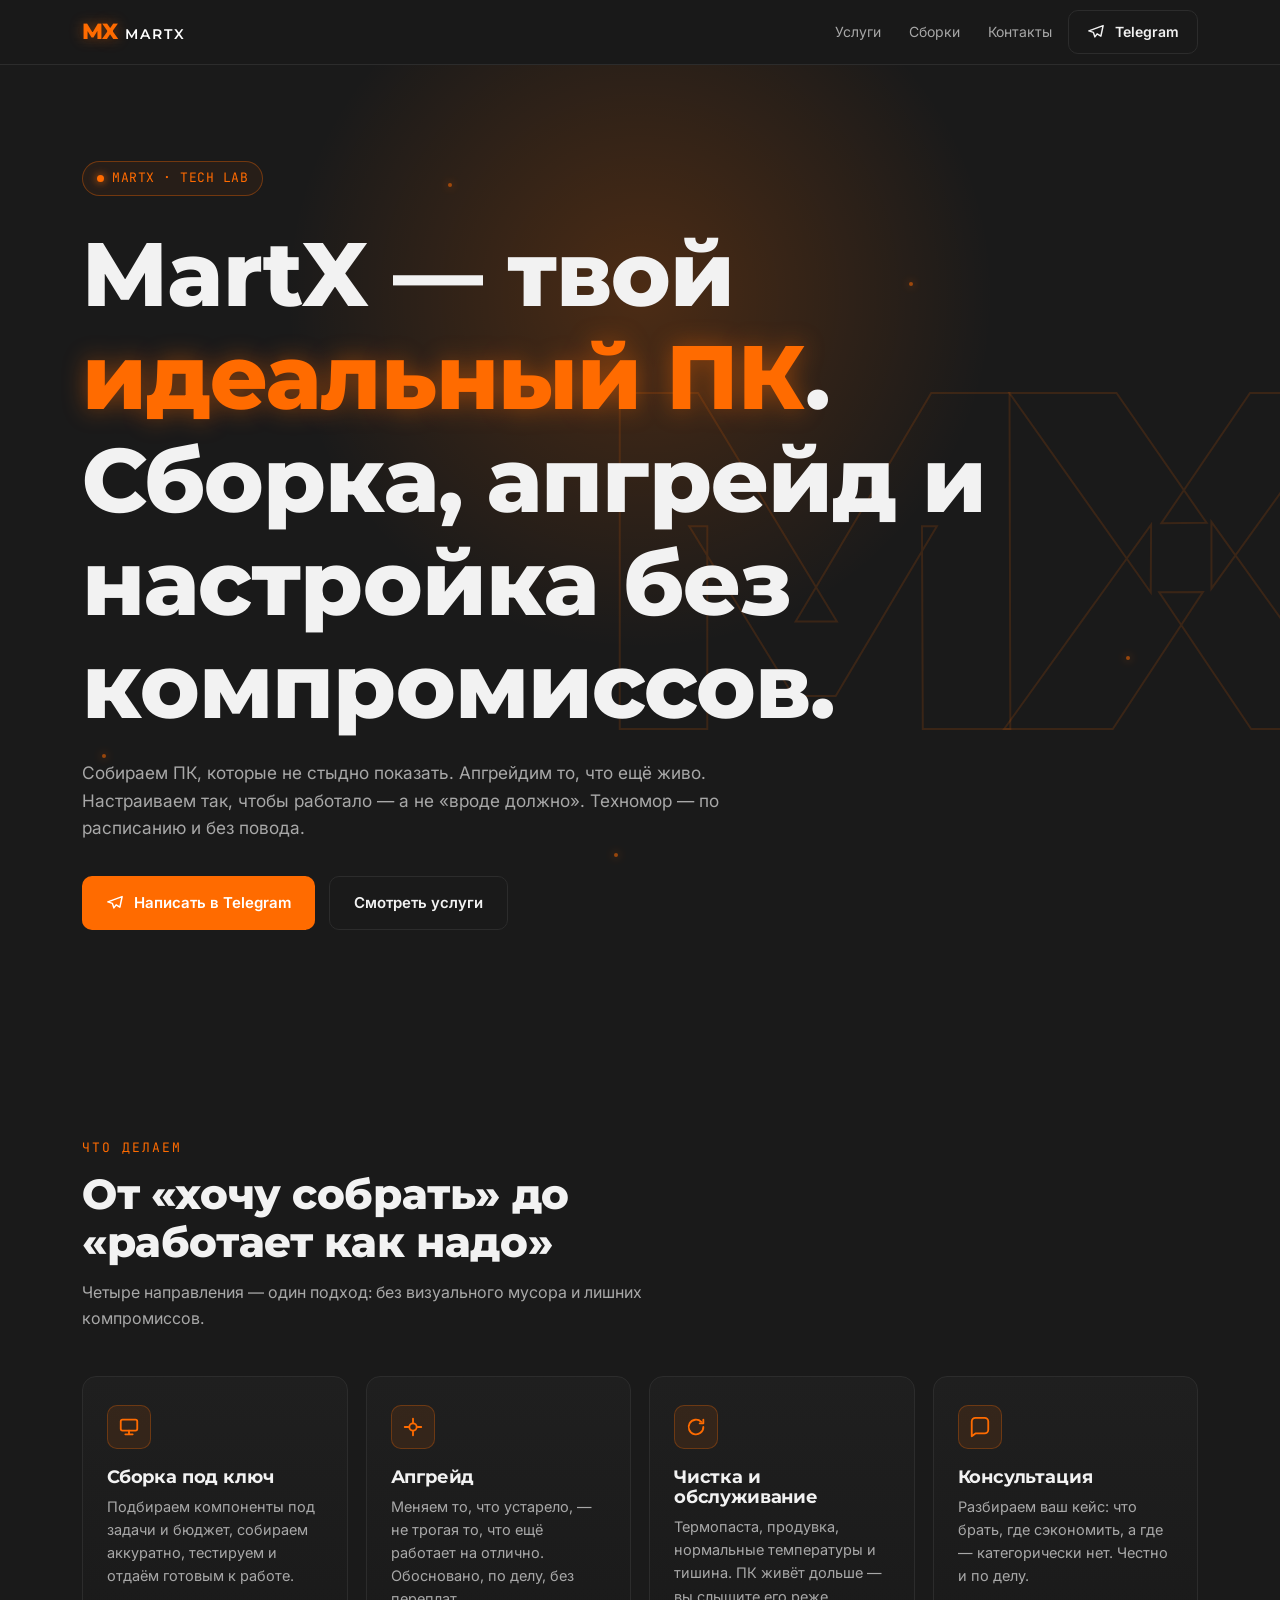
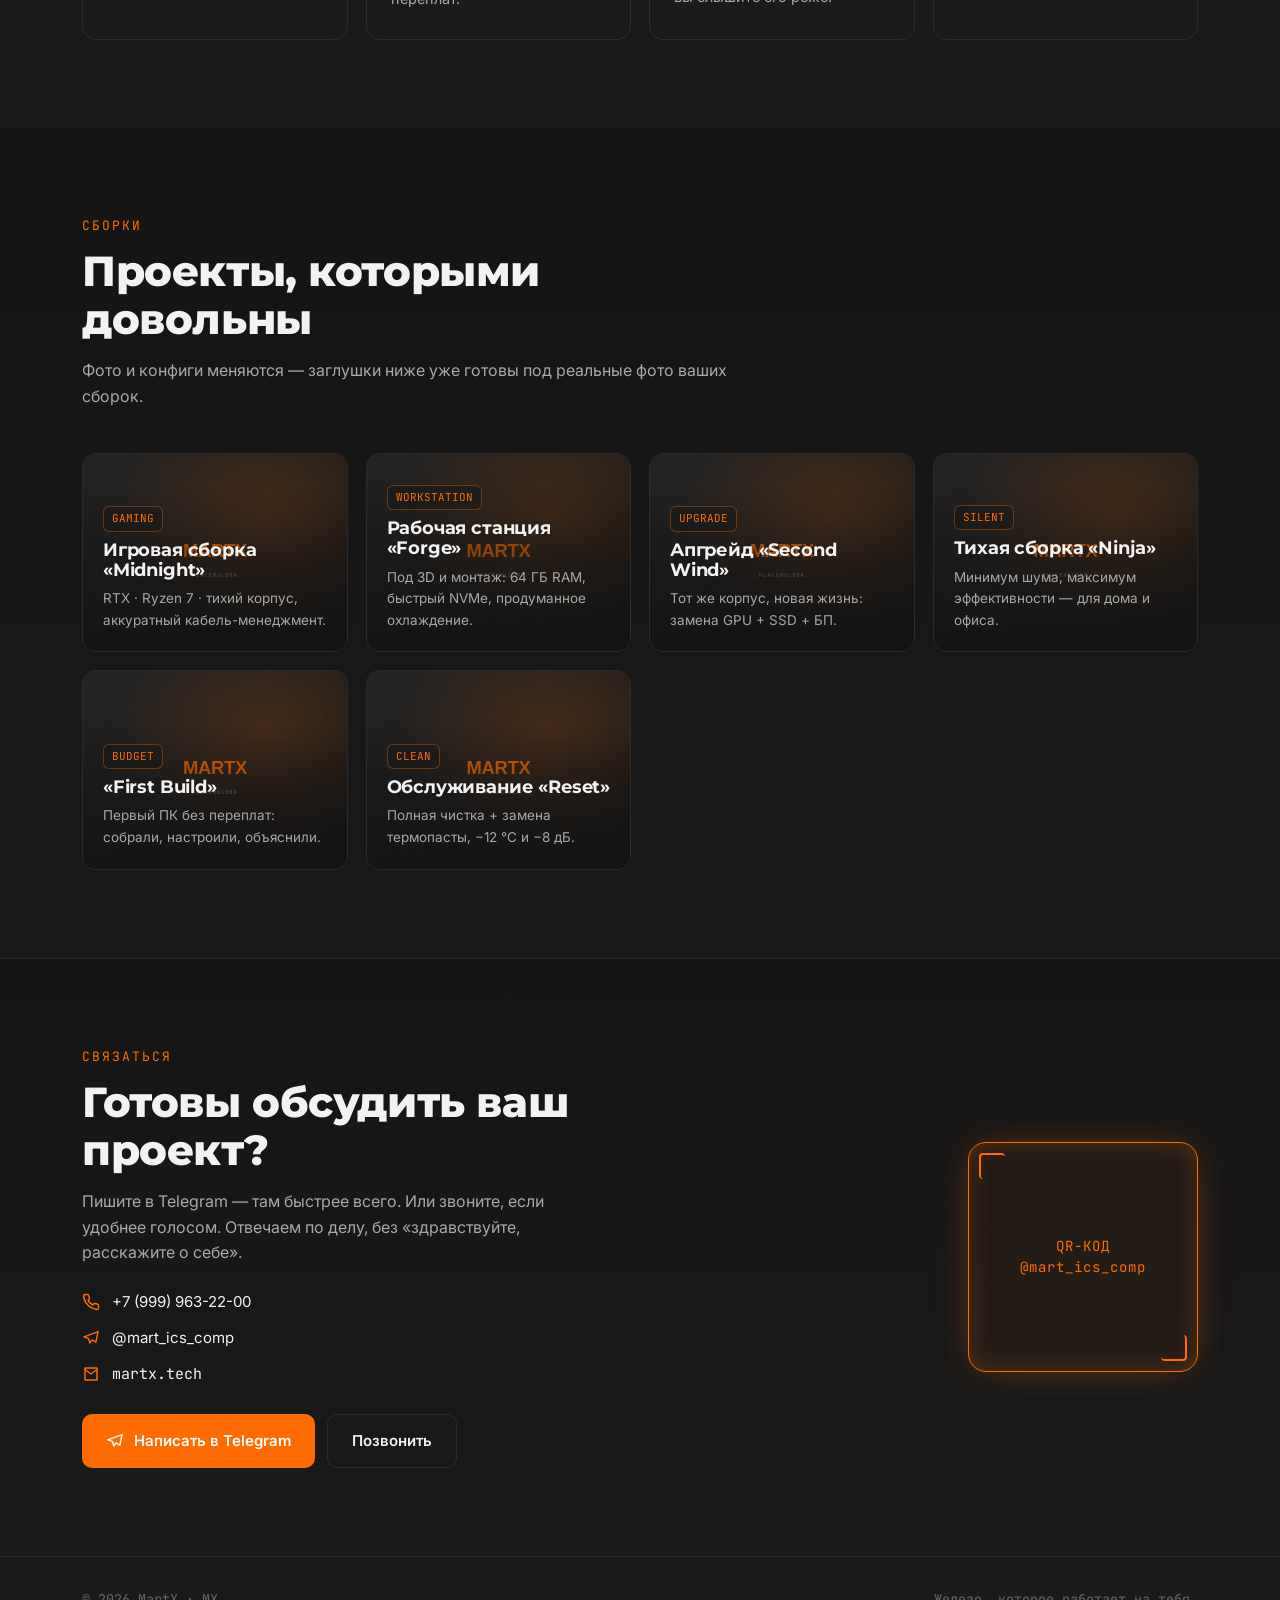
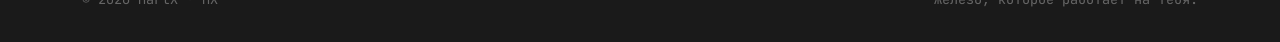
==== index.html @ d4b47fd7 "Add files via upload" ====
<!DOCTYPE html>
<html lang="ru">
<head>
  <meta charset="UTF-8">
  <meta name="viewport" content="width=device-width, initial-scale=1.0">
  <title>MartX — сборка, апгрейд и настройка ПК</title>
  <meta name="description" content="MartX — твой идеальный ПК. Сборка, апгрейд и настройка без компромиссов. Telegram: @mart_ics_comp">
  <meta property="og:title" content="MartX — твой идеальный ПК">
  <meta property="og:description" content="Сборка, апгрейд и настройка ПК без компромиссов.">
  <meta property="og:type" content="website">
  <link rel="icon" type="image/svg+xml" href="assets/favicon.svg">
  <link rel="preconnect" href="https://fonts.googleapis.com">
  <link rel="preconnect" href="https://fonts.gstatic.com" crossorigin>
  <link href="https://fonts.googleapis.com/css2?family=Inter:wght@400;500;600&family=Montserrat:wght@600;700;800&family=JetBrains+Mono:wght@500&display=swap" rel="stylesheet">

  <link rel="stylesheet" href="css/variables.css">
  <link rel="stylesheet" href="css/base.css">
  <link rel="stylesheet" href="css/typography.css">
  <link rel="stylesheet" href="css/layout.css">
  <link rel="stylesheet" href="css/buttons.css">
  <link rel="stylesheet" href="css/header.css">
  <link rel="stylesheet" href="css/hero.css">
  <link rel="stylesheet" href="css/services.css">
  <link rel="stylesheet" href="css/portfolio.css">
  <link rel="stylesheet" href="css/contacts.css">
  <link rel="stylesheet" href="css/footer.css">
  <link rel="stylesheet" href="css/utilities.css">
</head>
<body>

  <header class="site-header">
    <div class="wrap nav">
      <a href="#" class="logo-mini" aria-label="MartX — на главную">MX<small>MARTX</small></a>

      <nav class="nav-links" aria-label="Основная навигация">
        <a href="#services">Услуги</a>
        <a href="#work">Сборки</a>
        <a href="#contacts">Контакты</a>
      </nav>

      <a class="btn btn-ghost btn-sm nav-telegram" href="https://t.me/mart_ics_comp" target="_blank" rel="noopener">
        <svg class="ico" viewBox="0 0 24 24" fill="none" stroke="currentColor" stroke-width="2" stroke-linecap="round" stroke-linejoin="round" aria-hidden="true"><path d="M21.5 3.5 2.5 10.5l6 2 2 6 3-4 5 3 3-14z"/></svg>
        Telegram
      </a>

      <button class="burger" type="button" aria-label="Открыть меню" aria-expanded="false" aria-controls="mobile-menu">
        <span></span><span></span><span></span>
      </button>
    </div>
  </header>

  <aside class="mobile-menu" id="mobile-menu">
    <a href="#services">Услуги <span class="arr">→</span></a>
    <a href="#work">Сборки <span class="arr">→</span></a>
    <a href="#contacts">Контакты <span class="arr">→</span></a>
    <a class="btn" href="https://t.me/mart_ics_comp" target="_blank" rel="noopener">
      <svg class="ico" viewBox="0 0 24 24" fill="none" stroke="currentColor" stroke-width="2" stroke-linecap="round" stroke-linejoin="round" aria-hidden="true"><path d="M21.5 3.5 2.5 10.5l6 2 2 6 3-4 5 3 3-14z"/></svg>
      Написать в Telegram
    </a>
  </aside>
  <div class="mobile-menu-backdrop" aria-hidden="true"></div>

  <section class="hero" id="top">
    <div class="sparks" aria-hidden="true">
      <span></span><span></span><span></span><span></span><span></span><span></span>
    </div>
    <div class="hero-mx" aria-hidden="true">MX</div>
    <div class="wrap">
      <div class="hero-eyebrow">MARTX · TECH LAB</div>
      <h1>MartX — твой <em>идеальный ПК</em>.<br class="br-desktop"> Сборка, апгрейд и настройка без компромиссов.</h1>
      <p class="lead">
        Собираем ПК, которые не стыдно показать. Апгрейдим то, что ещё живо.
        Настраиваем так, чтобы работало — а не «вроде должно». Техномор — по расписанию и без повода.
      </p>
      <div class="hero-cta">
        <a class="btn" href="https://t.me/mart_ics_comp" target="_blank" rel="noopener">
          <svg class="ico" viewBox="0 0 24 24" fill="none" stroke="currentColor" stroke-width="2" stroke-linecap="round" stroke-linejoin="round" aria-hidden="true"><path d="M21.5 3.5 2.5 10.5l6 2 2 6 3-4 5 3 3-14z"/></svg>
          Написать в Telegram
        </a>
        <a class="btn btn-ghost" href="#services">Смотреть услуги</a>
      </div>
    </div>
  </section>

  <section class="section" id="services">
    <div class="wrap">
      <div class="section-head reveal">
        <div class="section-eyebrow">Что делаем</div>
        <h2>От «хочу собрать» до «работает как надо»</h2>
        <p>Четыре направления — один подход: без визуального мусора и лишних компромиссов.</p>
      </div>
      <div class="grid-services">
        <article class="card-svc reveal">
          <div class="svc-icon" aria-hidden="true"><svg viewBox="0 0 24 24" fill="none" stroke="currentColor" stroke-width="2" stroke-linecap="round" stroke-linejoin="round"><rect x="3" y="4" width="18" height="12" rx="2"/><path d="M8 20h8M12 16v4"/></svg></div>
          <h3>Сборка под ключ</h3>
          <p>Подбираем компоненты под задачи и бюджет, собираем аккуратно, тестируем и отдаём готовым к работе.</p>
        </article>
        <article class="card-svc reveal">
          <div class="svc-icon" aria-hidden="true"><svg viewBox="0 0 24 24" fill="none" stroke="currentColor" stroke-width="2" stroke-linecap="round" stroke-linejoin="round"><path d="M12 3v4M12 17v4M3 12h4M17 12h4"/><circle cx="12" cy="12" r="4"/></svg></div>
          <h3>Апгрейд</h3>
          <p>Меняем то, что устарело, — не трогая то, что ещё работает на отлично. Обосновано, по делу, без переплат.</p>
        </article>
        <article class="card-svc reveal">
          <div class="svc-icon" aria-hidden="true"><svg viewBox="0 0 24 24" fill="none" stroke="currentColor" stroke-width="2" stroke-linecap="round" stroke-linejoin="round"><path d="M20 12a8 8 0 1 1-2.3-5.6"/><path d="M20 4v4h-4"/></svg></div>
          <h3>Чистка и обслуживание</h3>
          <p>Термопаста, продувка, нормальные температуры и тишина. ПК живёт дольше — вы слышите его реже.</p>
        </article>
        <article class="card-svc reveal">
          <div class="svc-icon" aria-hidden="true"><svg viewBox="0 0 24 24" fill="none" stroke="currentColor" stroke-width="2" stroke-linecap="round" stroke-linejoin="round"><path d="M21 15a4 4 0 0 1-4 4H7l-4 3V6a4 4 0 0 1 4-4h10a4 4 0 0 1 4 4z"/></svg></div>
          <h3>Консультация</h3>
          <p>Разбираем ваш кейс: что брать, где сэкономить, а где — категорически нет. Честно и по делу.</p>
        </article>
      </div>
    </div>
  </section>

  <section class="section section-alt" id="work">
    <div class="wrap">
      <div class="section-head reveal">
        <div class="section-eyebrow">Сборки</div>
        <h2>Проекты, которыми довольны</h2>
        <p>Фото и конфиги меняются — заглушки ниже уже готовы под реальные фото ваших сборок.</p>
      </div>
      <div class="grid-work">
        <article class="work reveal">
          <img class="work-img" src="assets/img/placeholder.svg" alt="Сборка Midnight — игровая">
          <div class="work-body"><span class="tag">GAMING</span><h3>Игровая сборка «Midnight»</h3><p>RTX · Ryzen 7 · тихий корпус, аккуратный кабель-менеджмент.</p></div>
        </article>
        <article class="work reveal">
          <img class="work-img" src="assets/img/placeholder.svg" alt="Сборка Forge — рабочая станция">
          <div class="work-body"><span class="tag">WORKSTATION</span><h3>Рабочая станция «Forge»</h3><p>Под 3D и монтаж: 64 ГБ RAM, быстрый NVMe, продуманное охлаждение.</p></div>
        </article>
        <article class="work reveal">
          <img class="work-img" src="assets/img/placeholder.svg" alt="Апгрейд Second Wind">
          <div class="work-body"><span class="tag">UPGRADE</span><h3>Апгрейд «Second Wind»</h3><p>Тот же корпус, новая жизнь: замена GPU + SSD + БП.</p></div>
        </article>
        <article class="work reveal">
          <img class="work-img" src="assets/img/placeholder.svg" alt="Тихая сборка Ninja">
          <div class="work-body"><span class="tag">SILENT</span><h3>Тихая сборка «Ninja»</h3><p>Минимум шума, максимум эффективности — для дома и офиса.</p></div>
        </article>
        <article class="work reveal">
          <img class="work-img" src="assets/img/placeholder.svg" alt="Первая сборка First Build">
          <div class="work-body"><span class="tag">BUDGET</span><h3>«First Build»</h3><p>Первый ПК без переплат: собрали, настроили, объяснили.</p></div>
        </article>
        <article class="work reveal">
          <img class="work-img" src="assets/img/placeholder.svg" alt="Обслуживание Reset">
          <div class="work-body"><span class="tag">CLEAN</span><h3>Обслуживание «Reset»</h3><p>Полная чистка + замена термопасты, −12 °C и −8 дБ.</p></div>
        </article>
      </div>
    </div>
  </section>

  <section class="section contacts" id="contacts">
    <div class="wrap contact-grid">
      <div class="reveal">
        <div class="section-eyebrow">Связаться</div>
        <h2>Готовы обсудить ваш проект?</h2>
        <p class="contacts-lead">Пишите в Telegram — там быстрее всего. Или звоните, если удобнее голосом. Отвечаем по делу, без «здравствуйте, расскажите о себе».</p>
        <ul class="contact-list">
          <li>
            <svg class="ico" viewBox="0 0 24 24" fill="none" stroke="currentColor" stroke-width="2" stroke-linecap="round" stroke-linejoin="round" aria-hidden="true"><path d="M22 16.9v3a2 2 0 0 1-2.2 2 19.8 19.8 0 0 1-8.6-3 19.5 19.5 0 0 1-6-6 19.8 19.8 0 0 1-3-8.7A2 2 0 0 1 4.1 2h3a2 2 0 0 1 2 1.7c.1 1 .4 2 .7 2.8a2 2 0 0 1-.5 2.1L8.1 9.9a16 16 0 0 0 6 6l1.3-1.3a2 2 0 0 1 2.1-.5c.9.3 1.9.6 2.8.7a2 2 0 0 1 1.7 2z"/></svg>
            <a href="tel:+79999632200">+7 (999) 963-22-00</a>
          </li>
          <li>
            <svg class="ico" viewBox="0 0 24 24" fill="none" stroke="currentColor" stroke-width="2" stroke-linecap="round" stroke-linejoin="round" aria-hidden="true"><path d="M21.5 3.5 2.5 10.5l6 2 2 6 3-4 5 3 3-14z"/></svg>
            <a href="https://t.me/mart_ics_comp" target="_blank" rel="noopener">@mart_ics_comp</a>
          </li>
          <li>
            <svg class="ico" viewBox="0 0 24 24" fill="none" stroke="currentColor" stroke-width="2" stroke-linecap="round" stroke-linejoin="round" aria-hidden="true"><path d="M4 4h16v16H4z"/><path d="m4 6 8 6 8-6"/></svg>
            <span class="mono">martx.tech</span>
          </li>
        </ul>
        <div class="contact-actions">
          <a class="btn" href="https://t.me/mart_ics_comp" target="_blank" rel="noopener">
            <svg class="ico" viewBox="0 0 24 24" fill="none" stroke="currentColor" stroke-width="2" stroke-linecap="round" stroke-linejoin="round" aria-hidden="true"><path d="M21.5 3.5 2.5 10.5l6 2 2 6 3-4 5 3 3-14z"/></svg>
            Написать в Telegram
          </a>
          <a class="btn btn-ghost" href="tel:+79999632200">Позвонить</a>
        </div>
      </div>
      <div class="qr-box reveal"><div class="label">QR-КОД<br>@mart_ics_comp</div></div>
    </div>
  </section>

  <footer class="site-footer">
    <div class="wrap footer-inner">
      <div class="mono">© <span id="year"></span> MartX · MX</div>
      <div class="mono">Железо, которое работает на тебя.</div>
    </div>
  </footer>

  <script type="module" src="js/main.js"></script>
</body>
</html>
---- css/variables.css ----
:root {
  /* Colors */
  --bg: #1A1A1A;
  --bg-2: #141414;
  --panel: #212121;
  --line: #2C2C2C;
  --text: #F2F2F2;
  --muted: #A8A8A8;
  --accent: #FF6B00;
  --accent-2: #FF8A3D;
  --glow: rgba(255, 107, 0, .45);

  /* Shape */
  --radius: 14px;
  --radius-sm: 10px;

  /* Type */
  --font-body: 'Inter', system-ui, -apple-system, 'Segoe UI', Arial, sans-serif;
  --font-head: 'Montserrat', 'Inter', sans-serif;
  --font-mono: 'JetBrains Mono', Consolas, monospace;

  /* Rhythm */
  --container: 1160px;
  --section-pad: 88px;
  --gap: 18px;

  /* Motion */
  --ease: cubic-bezier(.2, .7, .2, 1);
}
---- css/base.css ----
*, *::before, *::after { box-sizing: border-box; }

html { scroll-behavior: smooth; }

body {
  margin: 0;
  background: var(--bg);
  color: var(--text);
  font-family: var(--font-body);
  font-size: 16px;
  line-height: 1.6;
  -webkit-font-smoothing: antialiased;
  overflow-x: hidden;
}

img, svg { display: block; max-width: 100%; }
a { color: inherit; text-decoration: none; }
button { font-family: inherit; border: none; background: none; cursor: pointer; }
ul, ol { margin: 0; padding: 0; list-style: none; }
p { margin: 0; }

::-webkit-scrollbar { width: 10px; }
::-webkit-scrollbar-track { background: #111; }
::-webkit-scrollbar-thumb { background: #2a2a2a; border-radius: 6px; }
::-webkit-scrollbar-thumb:hover { background: var(--accent); }
---- css/typography.css ----
h1, h2, h3 {
  font-family: var(--font-head);
  font-weight: 800;
  line-height: 1.15;
  letter-spacing: -.01em;
  margin: 0;
}

/* ⬇ Главный текст больше */
h1 { font-size: clamp(2.2rem, 7vw, 5.8rem); }

h2 { font-size: clamp(1.6rem, 3.6vw, 2.6rem); margin-bottom: 14px; }
h3 { font-size: 1.1rem; font-weight: 700; margin-bottom: 8px; }

p { margin: 0; }

.mono { font-family: var(--font-mono); }

.lead {
  margin-top: 22px;
  max-width: 640px;
  font-size: clamp(1rem, 1.35vw, 1.15rem);
  color: var(--muted);
}
---- css/layout.css ----
.wrap {
  max-width: var(--container);
  margin: 0 auto;
  padding: 0 22px;
}

.section { padding: var(--section-pad) 0; }
.section-alt { background: linear-gradient(180deg, var(--bg-2), var(--bg)); }

.section-head { margin-bottom: 44px; max-width: 680px; }
.section-head p { color: var(--muted); }

.section-eyebrow {
  font-family: var(--font-mono);
  font-size: 13px;
  color: var(--accent);
  letter-spacing: 2px;
  margin-bottom: 12px;
  text-transform: uppercase;
}

/* ===== Адаптив ===== */
@media (max-width: 768px) {
  .section { padding: 56px 0; }
  .section-head { margin-bottom: 32px; }
}
@media (max-width: 480px) {
  .section { padding: 44px 0; }
  .wrap { padding: 0 18px; }
}
---- css/buttons.css ----
.btn {
  display: inline-flex;
  align-items: center;
  gap: 10px;
  padding: 14px 24px;
  background: var(--accent);
  color: #fff;
  font-weight: 600;
  font-size: 15px;
  border-radius: var(--radius-sm);
  transition: transform .2s var(--ease), box-shadow .3s var(--ease), background .2s;
}
.btn:hover {
  background: #ff7a14;
  transform: translateY(-2px);
  box-shadow: 0 8px 30px -6px var(--glow), 0 0 0 3px rgba(255, 107, 0, .12);
}
.btn:active { transform: translateY(0); }

.btn-ghost {
  background: transparent;
  color: var(--text);
  border: 1px solid var(--line);
}
.btn-ghost:hover {
  border-color: var(--accent);
  color: var(--accent);
  background: rgba(255, 107, 0, .06);
  box-shadow: 0 0 24px -8px var(--glow);
}

.btn-sm { padding: 10px 18px; font-size: 14px; }

.ico { width: 18px; height: 18px; flex-shrink: 0; }

/* ===== Адаптив ===== */
@media (max-width: 480px) {
  .btn { padding: 12px 20px; font-size: 14.5px; }
}
---- css/header.css ----
.site-header {
  position: sticky;
  top: 0;
  z-index: 50;
  background: rgba(26, 26, 26, .72);
  backdrop-filter: blur(14px);
  -webkit-backdrop-filter: blur(14px);
  border-bottom: 1px solid var(--line);
  transition: box-shadow .3s var(--ease);
}
.site-header.scrolled { box-shadow: 0 8px 30px -12px rgba(0, 0, 0, .6); }

.nav {
  display: flex;
  align-items: center;
  justify-content: space-between;
  height: 64px;
  gap: 16px;
}

.logo-mini {
  font-family: var(--font-head);
  font-weight: 800;
  font-size: 22px;
  letter-spacing: -1px;
  color: var(--accent);
  text-shadow: 0 0 14px var(--glow);
  flex-shrink: 0;
}
.logo-mini small {
  color: #fff;
  font-weight: 600;
  font-size: 14px;
  letter-spacing: 2px;
  margin-left: 8px;
  text-shadow: none;
}

.nav-links {
  display: flex;
  gap: 28px;
  font-size: 14px;
  color: var(--muted);
  margin-left: auto;
}
.nav-links a:hover { color: var(--accent); transition: color .2s; }

/* ===== Бургер ===== */
.burger {
  display: none;
  width: 44px;
  height: 44px;
  padding: 0;
  border-radius: 10px;
  border: 1px solid var(--line);
  background: transparent;
  position: relative;
  cursor: pointer;
  flex-shrink: 0;
  transition: border-color .2s, background .2s;
}
.burger:hover { border-color: var(--accent); background: rgba(255,107,0,.06); }
.burger span {
  position: absolute;
  left: 12px;
  right: 12px;
  height: 2px;
  background: var(--text);
  border-radius: 2px;
  transition: transform .3s var(--ease), opacity .2s, top .3s var(--ease), background .2s;
}
.burger span:nth-child(1) { top: 14px; }
.burger span:nth-child(2) { top: 21px; }
.burger span:nth-child(3) { top: 28px; }

.burger.active span:nth-child(1) { top: 21px; transform: rotate(45deg); background: var(--accent); }
.burger.active span:nth-child(2) { opacity: 0; }
.burger.active span:nth-child(3) { top: 21px; transform: rotate(-45deg); background: var(--accent); }

/* ===== Мобильное меню ===== */
.mobile-menu {
  position: fixed;
  top: 0;
  right: 0;
  bottom: 0;
  width: min(320px, 85vw);
  background: #181818;
  border-left: 1px solid var(--line);
  padding: 88px 24px 32px;
  z-index: 55;
  transform: translateX(100%);
  transition: transform .35s var(--ease);
  display: flex;
  flex-direction: column;
  gap: 4px;
  overflow-y: auto;
}
.mobile-menu.active { transform: translateX(0); }

.mobile-menu a {
  display: flex;
  align-items: center;
  justify-content: space-between;
  padding: 16px 0;
  font-size: 17px;
  font-weight: 500;
  color: var(--text);
  border-bottom: 1px solid var(--line);
  transition: color .2s;
}
.mobile-menu a:hover,
.mobile-menu a:active { color: var(--accent); }
.mobile-menu a .arr {
  color: var(--accent);
  opacity: .6;
  transition: transform .2s, opacity .2s;
}
.mobile-menu a:hover .arr { transform: translateX(4px); opacity: 1; }

.mobile-menu .btn {
  margin-top: 20px;
  justify-content: center;
  width: 100%;
}

.mobile-menu-backdrop {
  position: fixed;
  inset: 0;
  background: rgba(0, 0, 0, .6);
  backdrop-filter: blur(4px);
  -webkit-backdrop-filter: blur(4px);
  z-index: 54;
  opacity: 0;
  pointer-events: none;
  transition: opacity .3s var(--ease);
}
.mobile-menu-backdrop.active { opacity: 1; pointer-events: auto; }

body.menu-open { overflow: hidden; }

/* ===== Планшет / мобильный ===== */
@media (max-width: 720px) {
  .nav-links { display: none; }
  .nav-telegram { display: none; }
  .burger { display: inline-flex; align-items: center; justify-content: center; }
}

@media (min-width: 721px) {
  .mobile-menu,
  .mobile-menu-backdrop { display: none; }
}
---- css/hero.css ----
.hero {
  position: relative;
  padding: 96px 0 120px;
  overflow: hidden;
  isolation: isolate;
}
.hero::before {
  content: "";
  position: absolute;
  top: -120px;
  left: 50%;
  transform: translateX(-50%);
  width: 900px;
  height: 700px;
  background: radial-gradient(circle at center, rgba(255, 107, 0, .22), transparent 62%);
  z-index: -1;
  animation: hero-pulse 6s ease-in-out infinite;
}
@keyframes hero-pulse {
  0%, 100% { opacity: .75; transform: translateX(-50%) scale(1); }
  50%      { opacity: 1;   transform: translateX(-50%) scale(1.08); }
}

.sparks {
  position: absolute;
  inset: 0;
  z-index: -1;
  pointer-events: none;
  overflow: hidden;
}
.sparks span {
  position: absolute;
  width: 4px;
  height: 4px;
  border-radius: 50%;
  background: var(--accent);
  box-shadow: 0 0 8px var(--accent);
  opacity: .55;
  animation: spark-float 9s linear infinite;
}
.sparks span:nth-child(1) { left: 8%;  top: 70%; animation-delay: 0s; }
.sparks span:nth-child(2) { left: 22%; top: 30%; animation-delay: 1.2s; animation-duration: 11s; }
.sparks span:nth-child(3) { left: 48%; top: 80%; animation-delay: 2.4s; animation-duration: 8s; }
.sparks span:nth-child(4) { left: 71%; top: 22%; animation-delay: .7s;  animation-duration: 10s; }
.sparks span:nth-child(5) { left: 88%; top: 60%; animation-delay: 3.1s; animation-duration: 12s; }
.sparks span:nth-child(6) { left: 35%; top: 12%; animation-delay: 2s;   animation-duration: 9.5s; }
@keyframes spark-float {
  0%   { transform: translateY(0) scale(1);     opacity: .4; }
  50%  { opacity: .85; }
  100% { transform: translateY(-140px) scale(.6); opacity: 0; }
}

.hero-eyebrow {
  display: inline-flex;
  align-items: center;
  gap: 8px;
  padding: 6px 14px;
  font-size: 13px;
  color: var(--accent);
  border: 1px solid rgba(255, 107, 0, .35);
  border-radius: 999px;
  background: rgba(255, 107, 0, .06);
  margin-bottom: 26px;
  font-family: var(--font-mono);
  letter-spacing: .5px;
}
.hero-eyebrow::before {
  content: "";
  width: 7px;
  height: 7px;
  border-radius: 50%;
  background: var(--accent);
  box-shadow: 0 0 8px var(--accent);
  animation: dot-blink 1.6s ease-in-out infinite;
}
@keyframes dot-blink { 50% { opacity: .35; } }

.hero h1 em {
  font-style: normal;
  color: var(--accent);
  text-shadow: 0 0 24px var(--glow);
}

.hero-cta {
  margin-top: 34px;
  display: flex;
  gap: 14px;
  flex-wrap: wrap;
}

.hero-mx {
  position: absolute;
  right: -50px;
  top: 50%;
  transform: translateY(-50%);
  font-family: var(--font-head);
  font-weight: 800;
  font-size: min(46vw, 480px);
  line-height: .85;
  letter-spacing: -.06em;
  color: transparent;
  -webkit-text-stroke: 2px rgba(255, 107, 0, .14);
  z-index: -1;
  pointer-events: none;
  user-select: none;
  will-change: transform;
}

/* ===== Адаптив ===== */
@media (max-width: 900px) {
  .hero-mx { font-size: 62vw; right: -60px; opacity: .6; }
}

@media (max-width: 768px) {
  .hero { padding: 64px 0 80px; }
  .hero-eyebrow { margin-bottom: 20px; }
  .hero-cta { margin-top: 28px; }
}

@media (max-width: 640px) {
  .br-desktop { display: none; }
}

@media (max-width: 480px) {
  .hero { padding: 48px 0 64px; }
  .hero-cta .btn { flex: 1 1 auto; justify-content: center; }
}

@media (max-width: 380px) {
  .hero-cta { flex-direction: column; }
  .hero-cta .btn { width: 100%; }
}
---- css/services.css ----
.grid-services {
  display: grid;
  grid-template-columns: repeat(auto-fit, minmax(220px, 1fr));
  gap: var(--gap);
}

.card-svc {
  position: relative;
  padding: 28px 24px;
  background: linear-gradient(180deg, #1F1F1F 0%, #1A1A1A 100%);
  border: 1px solid var(--line);
  border-radius: var(--radius);
  transition: transform .25s var(--ease), border-color .25s var(--ease), box-shadow .3s var(--ease);
  overflow: hidden;
}
.card-svc::before {
  content: "";
  position: absolute;
  left: 0;
  top: 0;
  height: 2px;
  width: 0;
  background: var(--accent);
  box-shadow: 0 0 12px var(--accent);
  transition: width .35s var(--ease);
}
.card-svc:hover {
  transform: translateY(-4px);
  border-color: rgba(255, 107, 0, .4);
  box-shadow: 0 18px 40px -22px var(--glow);
}
.card-svc:hover::before { width: 100%; }

.svc-icon {
  width: 44px;
  height: 44px;
  display: grid;
  place-items: center;
  border-radius: var(--radius-sm);
  background: rgba(255, 107, 0, .1);
  border: 1px solid rgba(255, 107, 0, .28);
  color: var(--accent);
  margin-bottom: 18px;
}
.svc-icon svg { width: 22px; height: 22px; }

.card-svc p { color: var(--muted); font-size: 14.5px; }

/* ===== Адаптив ===== */
@media (max-width: 768px) {
  .card-svc { padding: 24px 20px; }
}

@media (max-width: 480px) {
  .grid-services { gap: 12px; }
  .card-svc { padding: 22px 18px; }
  .svc-icon { width: 40px; height: 40px; margin-bottom: 14px; }
  .card-svc p { font-size: 14px; }
}
---- css/portfolio.css ----
.grid-work {
  display: grid;
  grid-template-columns: repeat(auto-fit, minmax(220px, 1fr));
  gap: var(--gap);
}

.work {
  position: relative;
  aspect-ratio: 4 / 3;
  border: 1px solid var(--line);
  border-radius: var(--radius);
  overflow: hidden;
  transition: border-color .25s var(--ease), transform .25s var(--ease);
}
.work:hover {
  border-color: rgba(255, 107, 0, .5);
  transform: translateY(-3px);
}

.work-img {
  position: absolute;
  inset: 0;
  width: 100%;
  height: 100%;
  object-fit: cover;
  transition: transform .5s var(--ease);
}
.work:hover .work-img { transform: scale(1.04); }

.work-body {
  position: absolute;
  left: 0;
  right: 0;
  bottom: 0;
  padding: 20px;
  background: linear-gradient(180deg, transparent, rgba(20, 20, 20, .92));
  z-index: 1;
}

.tag {
  display: inline-block;
  font-family: var(--font-mono);
  font-size: 11px;
  color: var(--accent);
  border: 1px solid rgba(255, 107, 0, .35);
  padding: 3px 8px;
  border-radius: 6px;
  margin-bottom: 8px;
  background: rgba(26, 26, 26, .6);
}

.work h3 { position: relative; }
.work p {
  color: var(--muted);
  font-size: 13.5px;
  position: relative;
}

/* ===== Адаптив ===== */
@media (max-width: 768px) {
  .work-body { padding: 16px; }
}

@media (max-width: 480px) {
  .grid-work { gap: 12px; }
  .work-body { padding: 14px; }
  .work h3 { font-size: 1rem; }
  .work p { font-size: 13px; }
}
---- css/contacts.css ----
.contacts {
  background: linear-gradient(180deg, #151515, #1A1A1A);
  border-top: 1px solid var(--line);
  border-bottom: 1px solid var(--line);
}

.contact-grid {
  display: grid;
  grid-template-columns: 1.2fr 1fr;
  gap: 40px;
  align-items: center;
}
@media (max-width: 820px) {
  .contact-grid { grid-template-columns: 1fr; gap: 28px; }
}

.contacts-lead { color: var(--muted); max-width: 480px; }

.contact-list {
  margin: 24px 0 0;
  display: grid;
  gap: 12px;
  font-size: 15px;
}
.contact-list li {
  display: flex;
  align-items: center;
  gap: 12px;
}
.contact-list .ico { color: var(--accent); }
.contact-list a:hover { color: var(--accent); }

.contact-actions {
  display: flex;
  gap: 12px;
  flex-wrap: wrap;
  margin-top: 28px;
}

/* QR placeholder */
.qr-box {
  justify-self: end;
  width: 230px;
  height: 230px;
  border: 1.5px solid var(--accent);
  border-radius: 18px;
  display: grid;
  place-items: center;
  position: relative;
  background: rgba(255, 107, 0, .05);
  box-shadow: 0 0 40px -10px var(--glow), inset 0 0 30px -10px var(--glow);
}
.qr-box::before,
.qr-box::after {
  content: "";
  position: absolute;
  width: 26px;
  height: 26px;
  border: 2px solid var(--accent);
  border-radius: 4px;
}
.qr-box::before { top: 10px; left: 10px; border-right: none; border-bottom: none; }
.qr-box::after { bottom: 10px; right: 10px; border-left: none; border-top: none; }

.qr-box .label {
  font-family: var(--font-mono);
  color: var(--accent);
  font-size: 14px;
  letter-spacing: 1px;
  text-align: center;
  line-height: 1.5;
}
@media (max-width: 820px) {
  .qr-box { justify-self: start; }
}
---- css/footer.css ----
.site-footer {
  padding: 32px 0;
  color: var(--muted);
  font-size: 13.5px;
}
.footer-inner {
  display: flex;
  justify-content: space-between;
  gap: 16px;
  flex-wrap: wrap;
  align-items: center;
}
.footer-inner .mono { color: #666; }
---- css/utilities.css ----
.reveal {
  opacity: 0;
  transform: translateY(24px);
  transition: opacity .7s var(--ease), transform .7s var(--ease);
}
.reveal.in {
  opacity: 1;
  transform: none;
}

@media (prefers-reduced-motion: reduce) {
  *, *::before, *::after {
    animation-duration: .01ms !important;
    animation-iteration-count: 1 !important;
    transition-duration: .01ms !important;
    scroll-behavior: auto !important;
  }
  .reveal { opacity: 1; transform: none; }
}
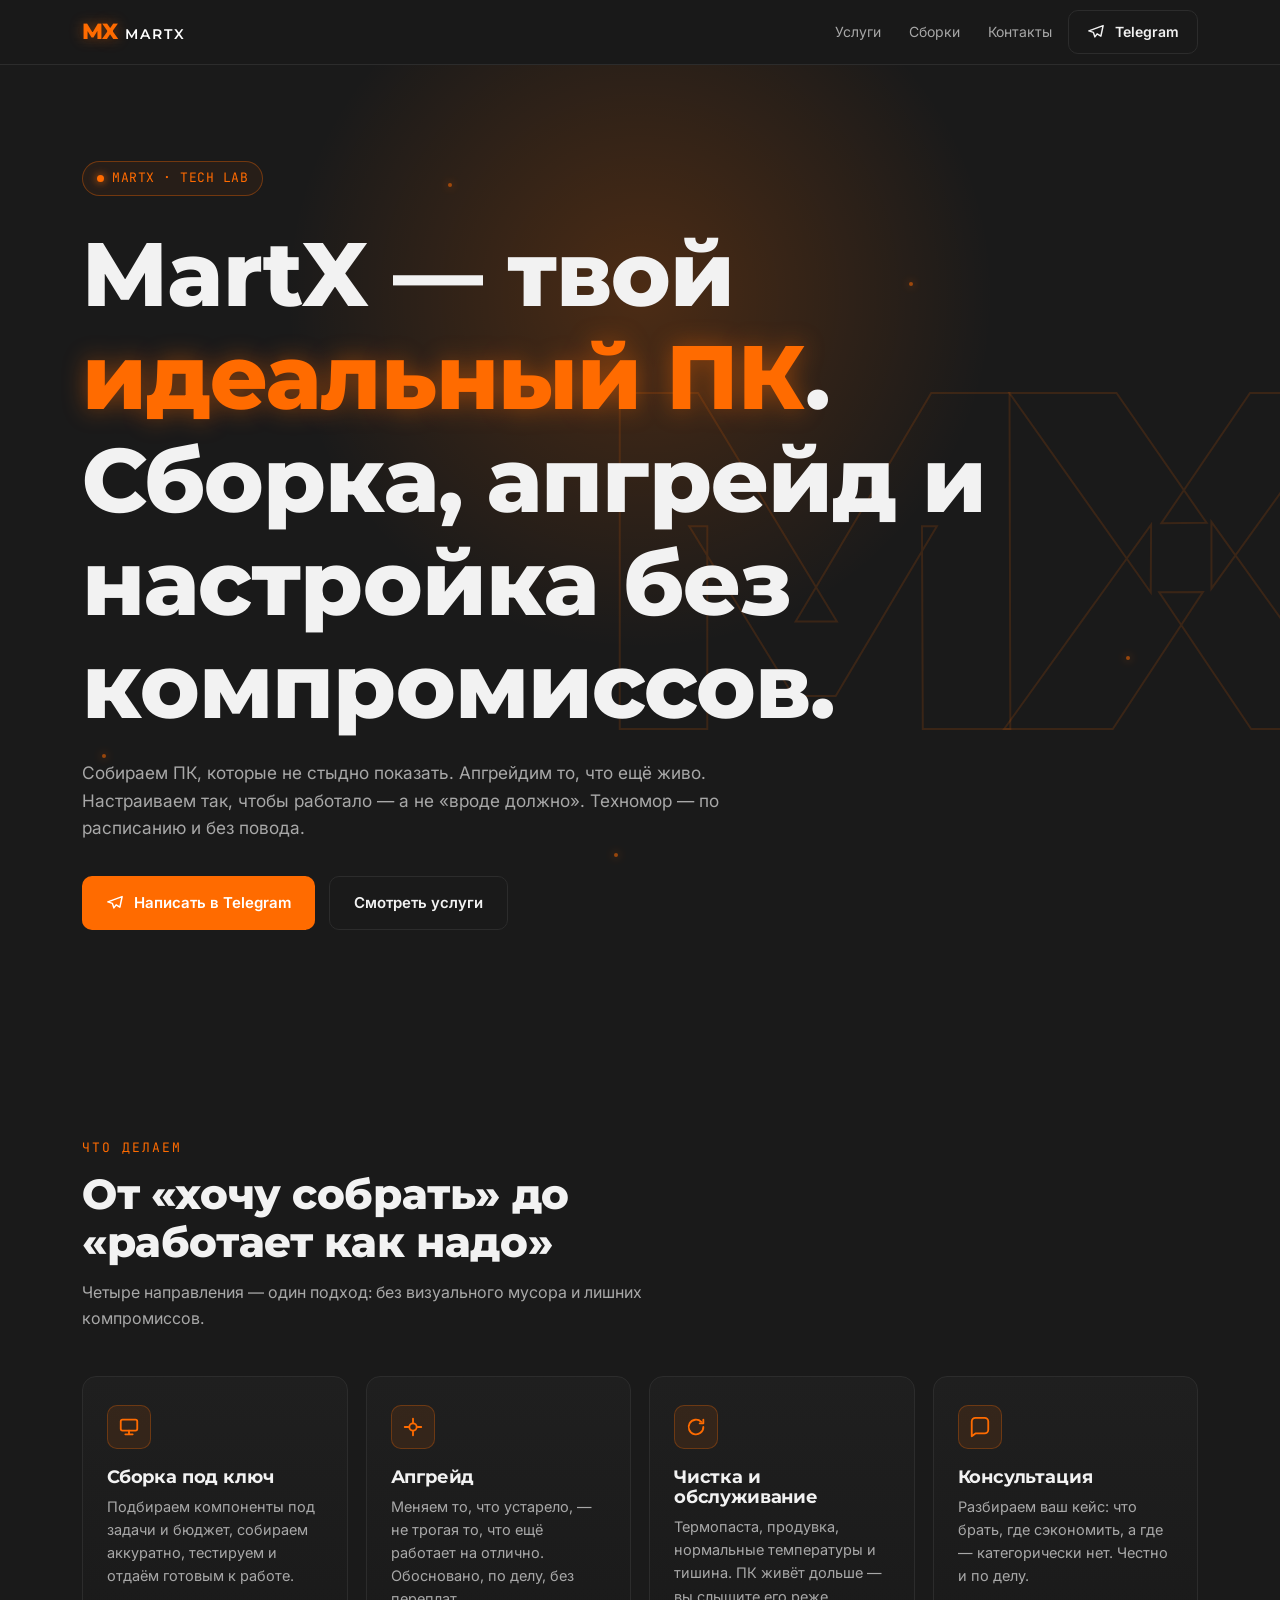
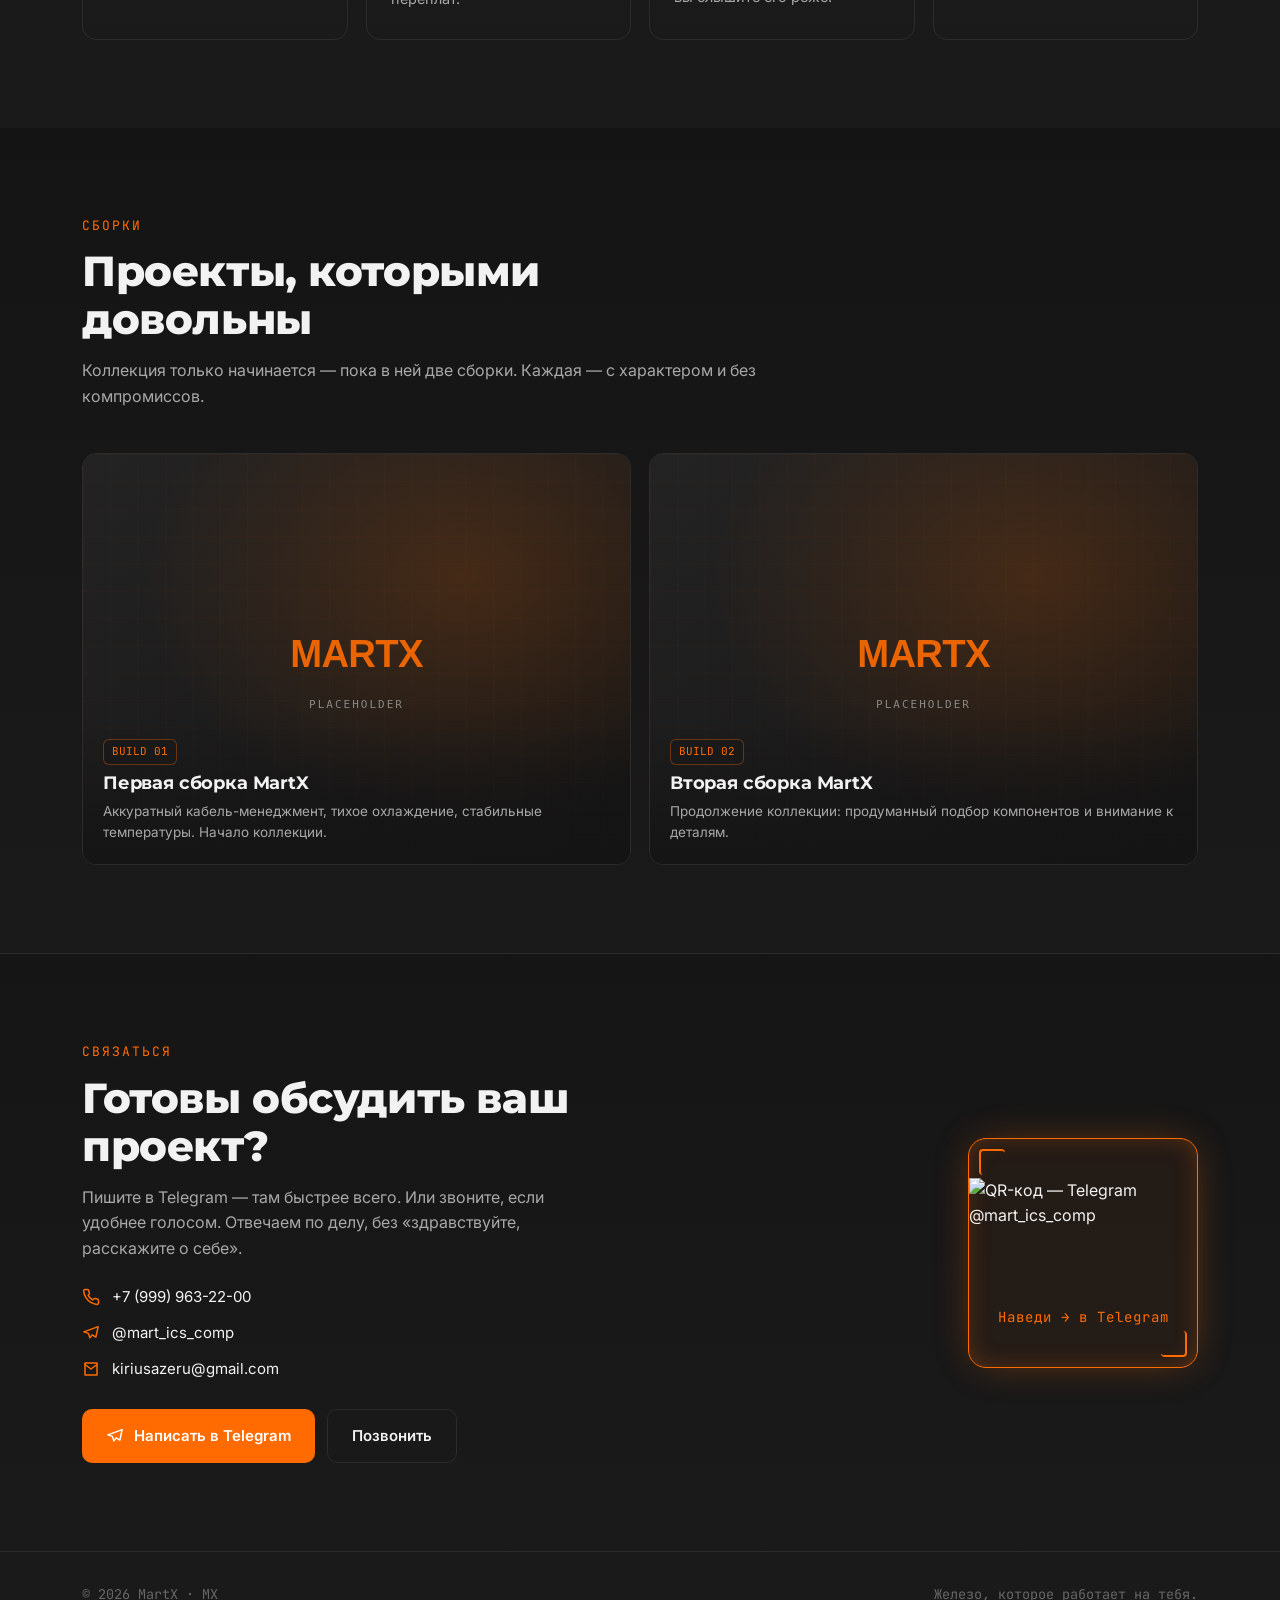
==== commit c671e799: "Update index.html" ====
--- a/index.html
+++ b/index.html
@@ -114,37 +114,42 @@
     </div>
   </section>
 
+  <!-- ===== ПОРТФОЛИО — 2 СБОРКИ ===== -->
   <section class="section section-alt" id="work">
     <div class="wrap">
       <div class="section-head reveal">
         <div class="section-eyebrow">Сборки</div>
         <h2>Проекты, которыми довольны</h2>
-        <p>Фото и конфиги меняются — заглушки ниже уже готовы под реальные фото ваших сборок.</p>
-      </div>
+        <p>Коллекция только начинается — пока в ней две сборки. Каждая — с характером и без компромиссов.</p>
+      </div>
+
       <div class="grid-work">
+        <!-- Сборка №1 -->
         <article class="work reveal">
-          <img class="work-img" src="assets/img/placeholder.svg" alt="Сборка Midnight — игровая">
-          <div class="work-body"><span class="tag">GAMING</span><h3>Игровая сборка «Midnight»</h3><p>RTX · Ryzen 7 · тихий корпус, аккуратный кабель-менеджмент.</p></div>
-        </article>
+          <img
+            class="work-img"
+            src="assets/img/pc-1.jpg"
+            onerror="this.onerror=null;this.src='assets/img/placeholder.svg';"
+            alt="Сборка MartX №1 — первая сборка проекта">
+          <div class="work-body">
+            <span class="tag">BUILD 01</span>
+            <h3>Первая сборка MartX</h3>
+            <p>Аккуратный кабель-менеджмент, тихое охлаждение, стабильные температуры. Начало коллекции.</p>
+          </div>
+        </article>
+
+        <!-- Сборка №2 -->
         <article class="work reveal">
-          <img class="work-img" src="assets/img/placeholder.svg" alt="Сборка Forge — рабочая станция">
-          <div class="work-body"><span class="tag">WORKSTATION</span><h3>Рабочая станция «Forge»</h3><p>Под 3D и монтаж: 64 ГБ RAM, быстрый NVMe, продуманное охлаждение.</p></div>
-        </article>
-        <article class="work reveal">
-          <img class="work-img" src="assets/img/placeholder.svg" alt="Апгрейд Second Wind">
-          <div class="work-body"><span class="tag">UPGRADE</span><h3>Апгрейд «Second Wind»</h3><p>Тот же корпус, новая жизнь: замена GPU + SSD + БП.</p></div>
-        </article>
-        <article class="work reveal">
-          <img class="work-img" src="assets/img/placeholder.svg" alt="Тихая сборка Ninja">
-          <div class="work-body"><span class="tag">SILENT</span><h3>Тихая сборка «Ninja»</h3><p>Минимум шума, максимум эффективности — для дома и офиса.</p></div>
-        </article>
-        <article class="work reveal">
-          <img class="work-img" src="assets/img/placeholder.svg" alt="Первая сборка First Build">
-          <div class="work-body"><span class="tag">BUDGET</span><h3>«First Build»</h3><p>Первый ПК без переплат: собрали, настроили, объяснили.</p></div>
-        </article>
-        <article class="work reveal">
-          <img class="work-img" src="assets/img/placeholder.svg" alt="Обслуживание Reset">
-          <div class="work-body"><span class="tag">CLEAN</span><h3>Обслуживание «Reset»</h3><p>Полная чистка + замена термопасты, −12 °C и −8 дБ.</p></div>
+          <img
+            class="work-img"
+            src="assets/img/pc-2.jpg"
+            onerror="this.onerror=null;this.src='assets/img/placeholder.svg';"
+            alt="Сборка MartX №2 — вторая сборка проекта">
+          <div class="work-body">
+            <span class="tag">BUILD 02</span>
+            <h3>Вторая сборка MartX</h3>
+            <p>Продолжение коллекции: продуманный подбор компонентов и внимание к деталям.</p>
+          </div>
         </article>
       </div>
     </div>
@@ -167,7 +172,7 @@
           </li>
           <li>
             <svg class="ico" viewBox="0 0 24 24" fill="none" stroke="currentColor" stroke-width="2" stroke-linecap="round" stroke-linejoin="round" aria-hidden="true"><path d="M4 4h16v16H4z"/><path d="m4 6 8 6 8-6"/></svg>
-            <span class="mono">martx.tech</span>
+            <a href="mailto:kiriusazeru@gmail.com">kiriusazeru@gmail.com</a>
           </li>
         </ul>
         <div class="contact-actions">
@@ -178,7 +183,15 @@
           <a class="btn btn-ghost" href="tel:+79999632200">Позвонить</a>
         </div>
       </div>
-      <div class="qr-box reveal"><div class="label">QR-КОД<br>@mart_ics_comp</div></div>
+
+      <!-- ===== НАСТОЯЩИЙ QR ===== -->
+      <div class="qr-box reveal">
+        <img
+          src="https://api.qrserver.com/v1/create-qr-code/?size=400x400&data=https%3A%2F%2Ft.me%2Fmart_ics_comp&color=1A1A1A&bgcolor=FFFFFF&margin=2"
+          alt="QR-код — Telegram @mart_ics_comp"
+          loading="lazy">
+        <div class="label">Наведи → в Telegram</div>
+      </div>
     </div>
   </section>
 
@@ -191,4 +204,4 @@
 
   <script type="module" src="js/main.js"></script>
 </body>
-</html>+</html>
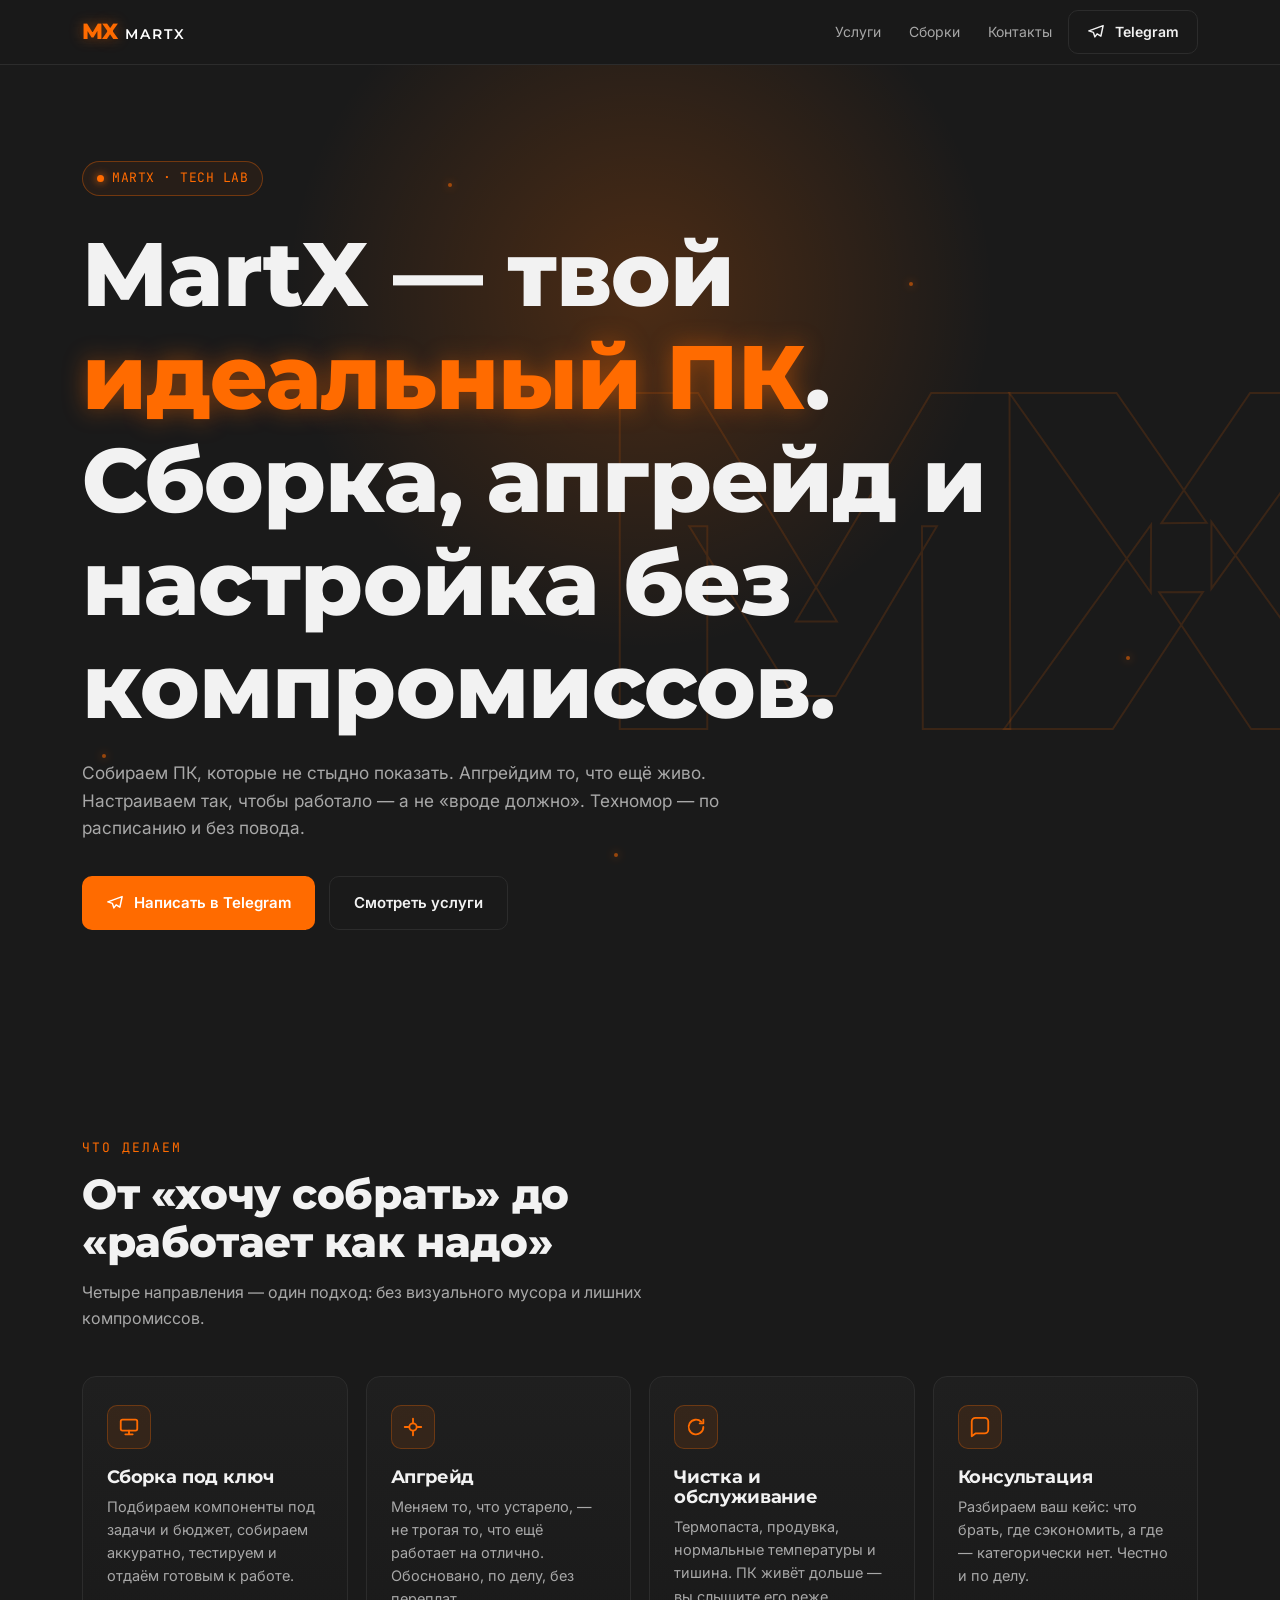
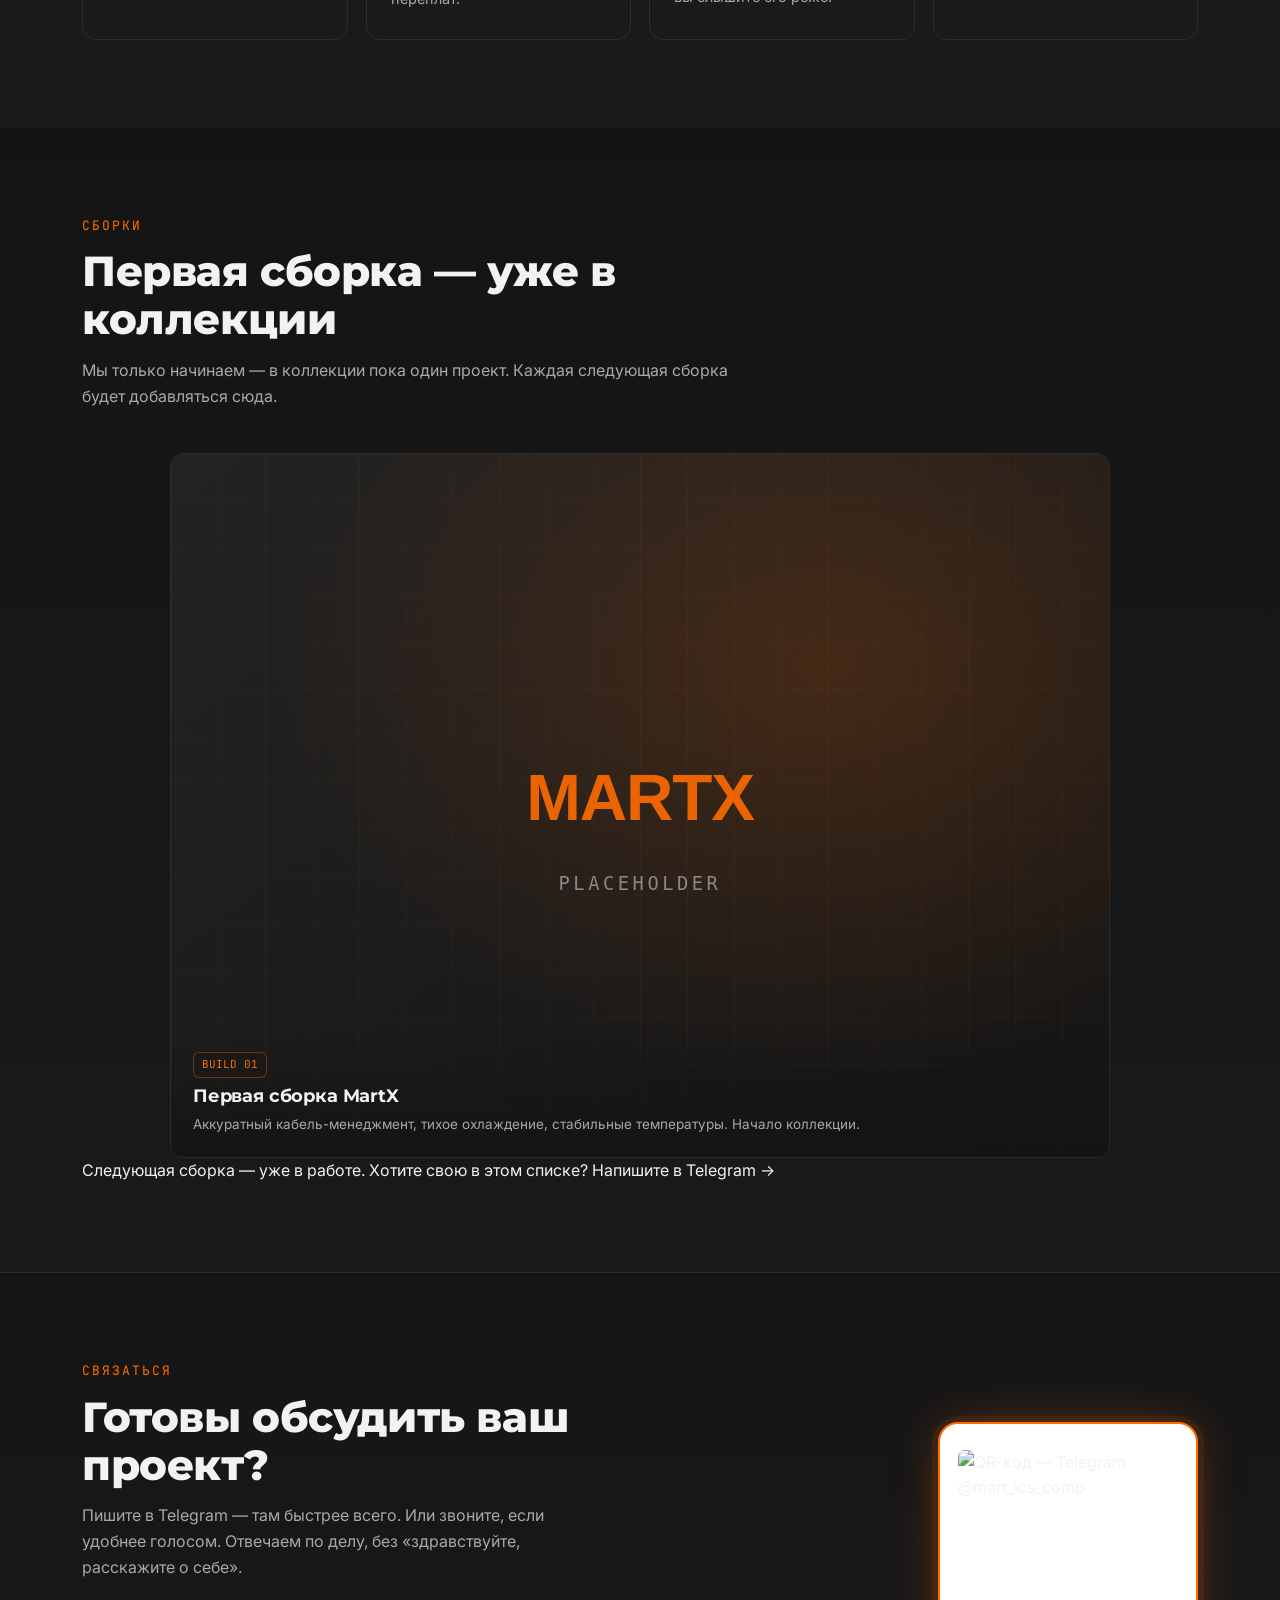
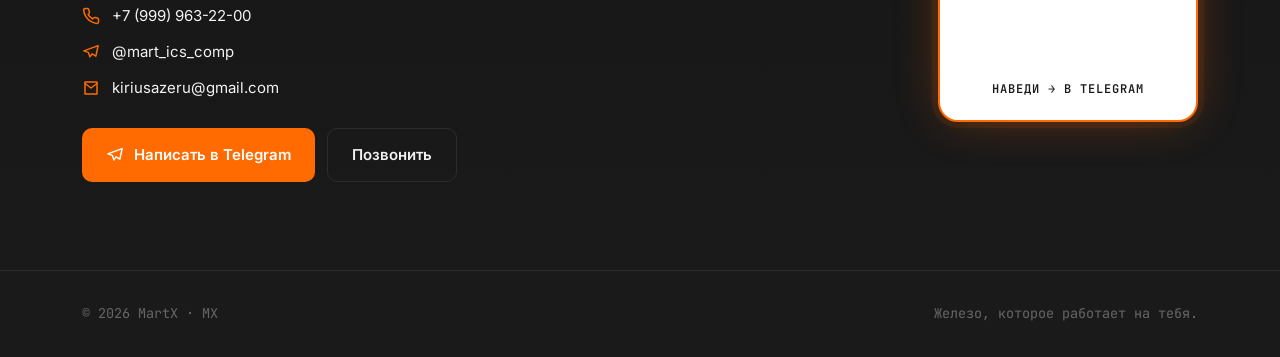
==== commit cda91dd0: "Update index.html" ====
--- a/index.html
+++ b/index.html
@@ -114,17 +114,16 @@
     </div>
   </section>
 
-  <!-- ===== ПОРТФОЛИО — 2 СБОРКИ ===== -->
+  <!-- ===== ПОРТФОЛИО — 1 СБОРКА ===== -->
   <section class="section section-alt" id="work">
     <div class="wrap">
       <div class="section-head reveal">
         <div class="section-eyebrow">Сборки</div>
-        <h2>Проекты, которыми довольны</h2>
-        <p>Коллекция только начинается — пока в ней две сборки. Каждая — с характером и без компромиссов.</p>
+        <h2>Первая сборка — уже в коллекции</h2>
+        <p>Мы только начинаем — в коллекции пока один проект. Каждая следующая сборка будет добавляться сюда.</p>
       </div>
 
       <div class="grid-work">
-        <!-- Сборка №1 -->
         <article class="work reveal">
           <img
             class="work-img"
@@ -137,21 +136,12 @@
             <p>Аккуратный кабель-менеджмент, тихое охлаждение, стабильные температуры. Начало коллекции.</p>
           </div>
         </article>
+      </div>
 
-        <!-- Сборка №2 -->
-        <article class="work reveal">
-          <img
-            class="work-img"
-            src="assets/img/pc-2.jpg"
-            onerror="this.onerror=null;this.src='assets/img/placeholder.svg';"
-            alt="Сборка MartX №2 — вторая сборка проекта">
-          <div class="work-body">
-            <span class="tag">BUILD 02</span>
-            <h3>Вторая сборка MartX</h3>
-            <p>Продолжение коллекции: продуманный подбор компонентов и внимание к деталям.</p>
-          </div>
-        </article>
-      </div>
+      <p class="work-note reveal">
+        Следующая сборка — уже в работе. Хотите свою в этом списке?
+        <a href="https://t.me/mart_ics_comp" target="_blank" rel="noopener">Напишите в Telegram →</a>
+      </p>
     </div>
   </section>
 
@@ -184,7 +174,6 @@
         </div>
       </div>
 
-      <!-- ===== НАСТОЯЩИЙ QR ===== -->
       <div class="qr-box reveal">
         <img
           src="https://api.qrserver.com/v1/create-qr-code/?size=400x400&data=https%3A%2F%2Ft.me%2Fmart_ics_comp&color=1A1A1A&bgcolor=FFFFFF&margin=2"
--- a/css/portfolio.css
+++ b/css/portfolio.css
@@ -1,7 +1,10 @@
+/* 2 крупные карточки по центру на десктопе */
 .grid-work {
   display: grid;
-  grid-template-columns: repeat(auto-fit, minmax(220px, 1fr));
+  grid-template-columns: repeat(auto-fit, minmax(280px, 1fr));
   gap: var(--gap);
+  max-width: 940px;
+  margin: 0 auto;
 }
 
 .work {
@@ -11,6 +14,7 @@
   border-radius: var(--radius);
   overflow: hidden;
   transition: border-color .25s var(--ease), transform .25s var(--ease);
+  background: #141414;
 }
 .work:hover {
   border-color: rgba(255, 107, 0, .5);
@@ -32,8 +36,8 @@
   left: 0;
   right: 0;
   bottom: 0;
-  padding: 20px;
-  background: linear-gradient(180deg, transparent, rgba(20, 20, 20, .92));
+  padding: 22px;
+  background: linear-gradient(180deg, transparent, rgba(20, 20, 20, .94));
   z-index: 1;
 }
 
@@ -58,12 +62,12 @@
 
 /* ===== Адаптив ===== */
 @media (max-width: 768px) {
-  .work-body { padding: 16px; }
+  .work-body { padding: 18px; }
 }
 
 @media (max-width: 480px) {
   .grid-work { gap: 12px; }
-  .work-body { padding: 14px; }
+  .work-body { padding: 16px; }
   .work h3 { font-size: 1rem; }
   .work p { font-size: 13px; }
-}+}
--- a/css/contacts.css
+++ b/css/contacts.css
@@ -11,7 +11,7 @@
   align-items: center;
 }
 @media (max-width: 820px) {
-  .contact-grid { grid-template-columns: 1fr; gap: 28px; }
+  .contact-grid { grid-template-columns: 1fr; gap: 36px; }
 }
 
 .contacts-lead { color: var(--muted); max-width: 480px; }
@@ -27,8 +27,9 @@
   align-items: center;
   gap: 12px;
 }
-.contact-list .ico { color: var(--accent); }
+.contact-list .ico { color: var(--accent); flex-shrink: 0; }
 .contact-list a:hover { color: var(--accent); }
+.contact-list a { word-break: break-word; }
 
 .contact-actions {
   display: flex;
@@ -37,39 +38,49 @@
   margin-top: 28px;
 }
 
-/* QR placeholder */
+/* ===== QR-код ===== */
 .qr-box {
   justify-self: end;
-  width: 230px;
-  height: 230px;
-  border: 1.5px solid var(--accent);
-  border-radius: 18px;
-  display: grid;
-  place-items: center;
+  width: 260px;
+  height: 300px;
+  background: #ffffff;
+  border: 2px solid var(--accent);
+  border-radius: 20px;
+  padding: 18px 18px 14px;
+  display: flex;
+  flex-direction: column;
+  align-items: center;
+  justify-content: center;
+  gap: 12px;
   position: relative;
-  background: rgba(255, 107, 0, .05);
-  box-shadow: 0 0 40px -10px var(--glow), inset 0 0 30px -10px var(--glow);
+  box-shadow:
+    0 0 0 6px rgba(255, 107, 0, .08),
+    0 0 50px -10px var(--glow);
 }
-.qr-box::before,
-.qr-box::after {
-  content: "";
-  position: absolute;
-  width: 26px;
-  height: 26px;
-  border: 2px solid var(--accent);
-  border-radius: 4px;
+
+.qr-box img {
+  width: 100%;
+  height: auto;
+  aspect-ratio: 1 / 1;
+  object-fit: contain;
+  display: block;
+  border-radius: 6px;
 }
-.qr-box::before { top: 10px; left: 10px; border-right: none; border-bottom: none; }
-.qr-box::after { bottom: 10px; right: 10px; border-left: none; border-top: none; }
 
 .qr-box .label {
   font-family: var(--font-mono);
-  color: var(--accent);
-  font-size: 14px;
+  font-size: 12px;
+  font-weight: 600;
+  color: #1A1A1A;
   letter-spacing: 1px;
+  text-transform: uppercase;
   text-align: center;
-  line-height: 1.5;
+  line-height: 1.3;
 }
+
 @media (max-width: 820px) {
   .qr-box { justify-self: start; }
-}+}
+@media (max-width: 380px) {
+  .qr-box { width: 100%; max-width: 260px; }
+}
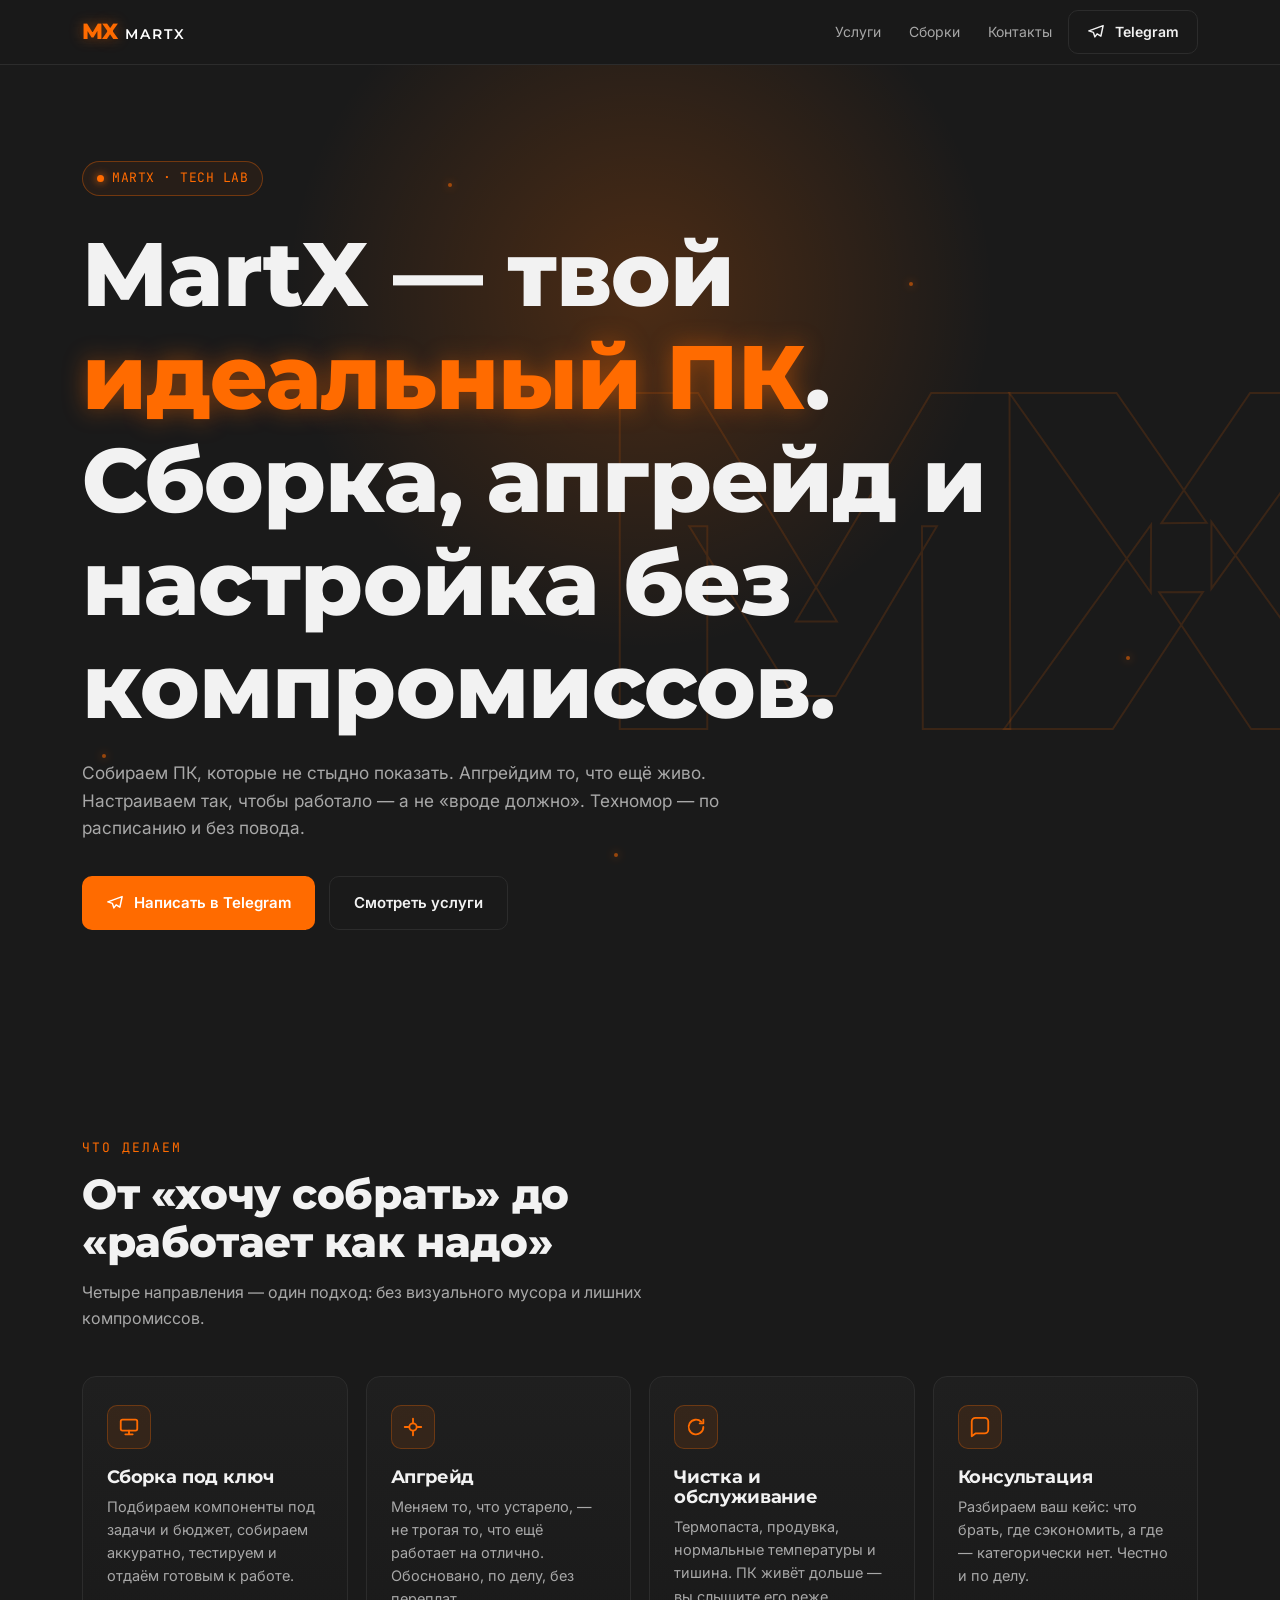
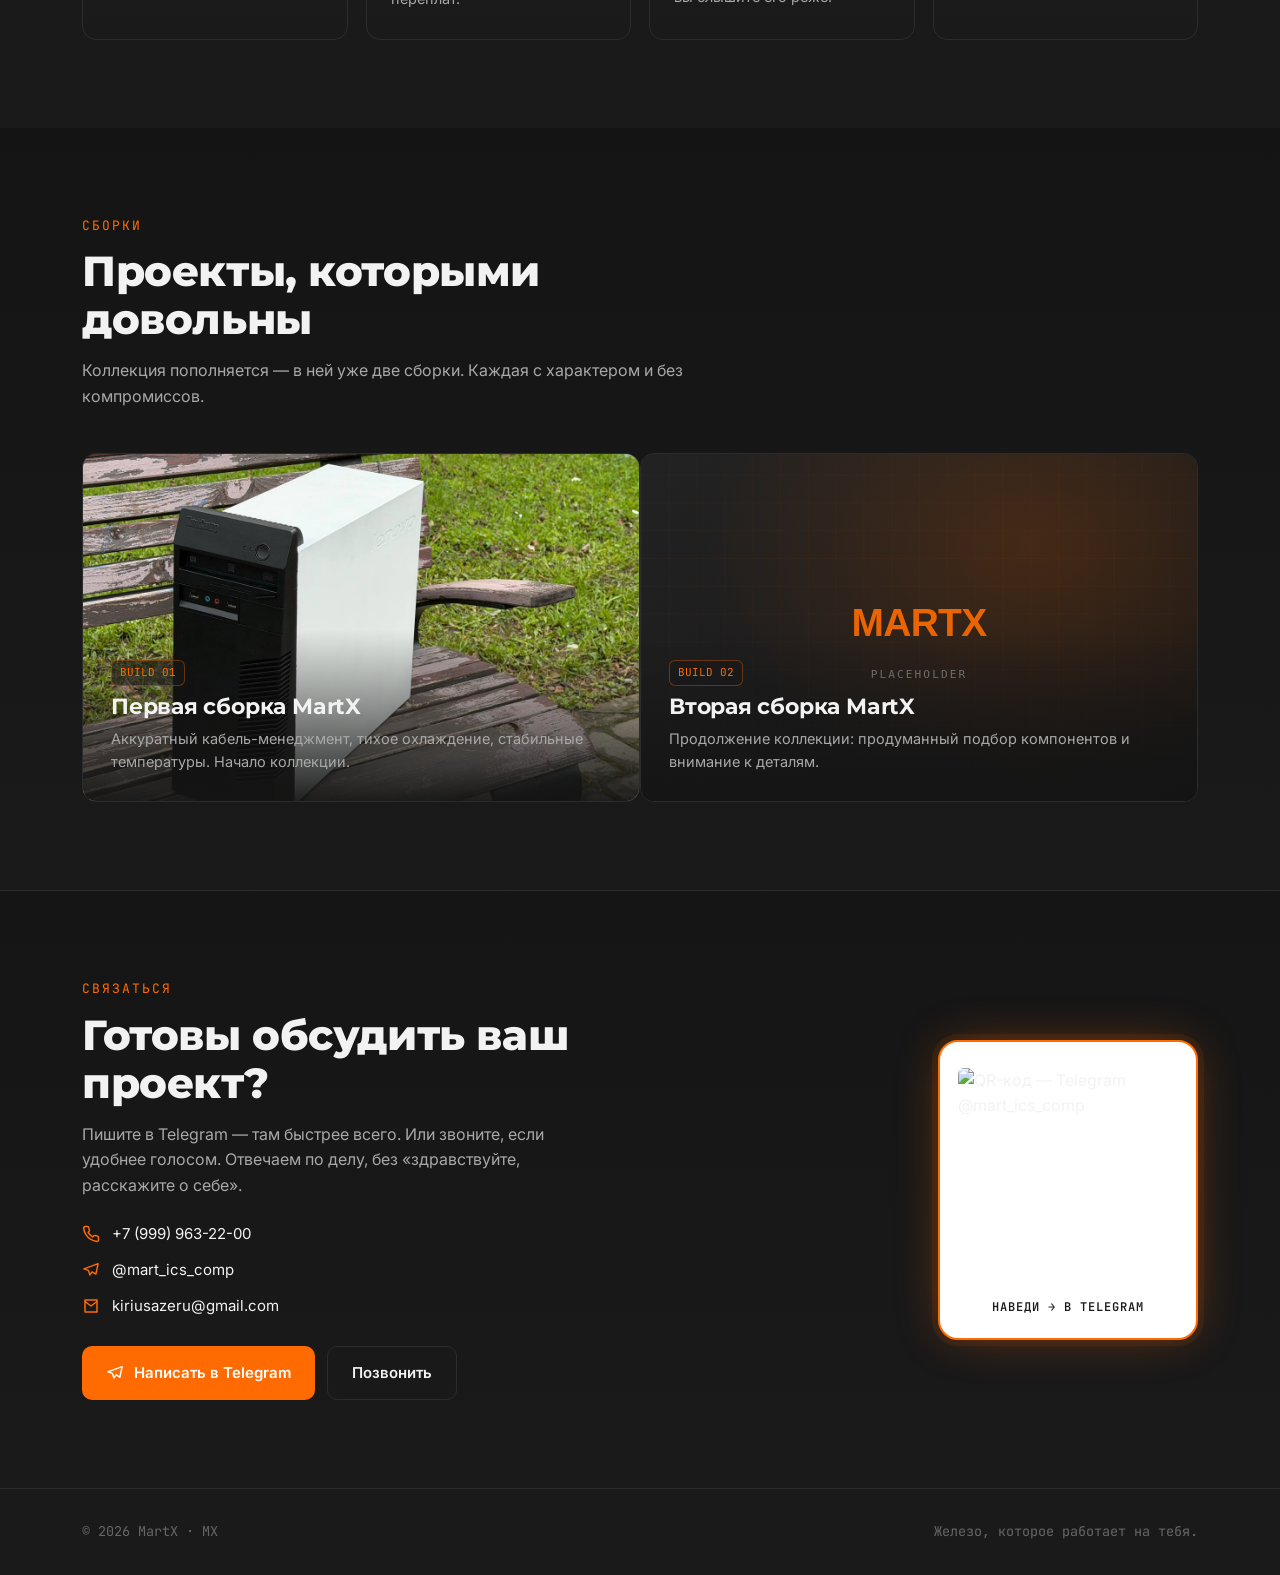
==== commit 74e1c707: "Update index.html" ====
--- a/index.html
+++ b/index.html
@@ -114,16 +114,17 @@
     </div>
   </section>
 
-  <!-- ===== ПОРТФОЛИО — 1 СБОРКА ===== -->
+  <!-- ===== ПОРТФОЛИО — 2 СБОРКИ ===== -->
   <section class="section section-alt" id="work">
     <div class="wrap">
       <div class="section-head reveal">
         <div class="section-eyebrow">Сборки</div>
-        <h2>Первая сборка — уже в коллекции</h2>
-        <p>Мы только начинаем — в коллекции пока один проект. Каждая следующая сборка будет добавляться сюда.</p>
+        <h2>Проекты, которыми довольны</h2>
+        <p>Коллекция пополняется — в ней уже две сборки. Каждая с характером и без компромиссов.</p>
       </div>
 
       <div class="grid-work">
+        <!-- Сборка №1 -->
         <article class="work reveal">
           <img
             class="work-img"
@@ -136,12 +137,21 @@
             <p>Аккуратный кабель-менеджмент, тихое охлаждение, стабильные температуры. Начало коллекции.</p>
           </div>
         </article>
-      </div>
-
-      <p class="work-note reveal">
-        Следующая сборка — уже в работе. Хотите свою в этом списке?
-        <a href="https://t.me/mart_ics_comp" target="_blank" rel="noopener">Напишите в Telegram →</a>
-      </p>
+
+        <!-- Сборка №2 -->
+        <article class="work reveal">
+          <img
+            class="work-img"
+            src="assets/img/pc-2.jpg"
+            onerror="this.onerror=null;this.src='assets/img/placeholder.svg';"
+            alt="Сборка MartX №2 — вторая сборка проекта">
+          <div class="work-body">
+            <span class="tag">BUILD 02</span>
+            <h3>Вторая сборка MartX</h3>
+            <p>Продолжение коллекции: продуманный подбор компонентов и внимание к деталям.</p>
+          </div>
+        </article>
+      </div>
     </div>
   </section>
 
--- a/css/portfolio.css
+++ b/css/portfolio.css
@@ -1,24 +1,25 @@
-/* 2 крупные карточки по центру на десктопе */
+/* Одна карточка — крупная и по центру */
 .grid-work {
-  display: grid;
-  grid-template-columns: repeat(auto-fit, minmax(280px, 1fr));
-  gap: var(--gap);
-  max-width: 940px;
+  display: flex;
+  justify-content: center;
   margin: 0 auto;
 }
 
 .work {
   position: relative;
-  aspect-ratio: 4 / 3;
+  width: 100%;
+  max-width: 720px;
+  aspect-ratio: 16 / 10;
   border: 1px solid var(--line);
   border-radius: var(--radius);
   overflow: hidden;
-  transition: border-color .25s var(--ease), transform .25s var(--ease);
+  transition: border-color .25s var(--ease), transform .25s var(--ease), box-shadow .3s var(--ease);
   background: #141414;
 }
 .work:hover {
   border-color: rgba(255, 107, 0, .5);
   transform: translateY(-3px);
+  box-shadow: 0 30px 60px -30px rgba(255, 107, 0, .35);
 }
 
 .work-img {
@@ -27,16 +28,16 @@
   width: 100%;
   height: 100%;
   object-fit: cover;
-  transition: transform .5s var(--ease);
+  transition: transform .6s var(--ease);
 }
-.work:hover .work-img { transform: scale(1.04); }
+.work:hover .work-img { transform: scale(1.03); }
 
 .work-body {
   position: absolute;
   left: 0;
   right: 0;
   bottom: 0;
-  padding: 22px;
+  padding: 28px;
   background: linear-gradient(180deg, transparent, rgba(20, 20, 20, .94));
   z-index: 1;
 }
@@ -53,21 +54,42 @@
   background: rgba(26, 26, 26, .6);
 }
 
-.work h3 { position: relative; }
+.work h3 { position: relative; font-size: 1.35rem; }
 .work p {
   color: var(--muted);
-  font-size: 13.5px;
+  font-size: 14.5px;
   position: relative;
+  max-width: 520px;
 }
+
+/* Подпись под галереей */
+.work-note {
+  text-align: center;
+  margin: 28px auto 0;
+  max-width: 600px;
+  color: var(--muted);
+  font-size: 14.5px;
+}
+.work-note a {
+  color: var(--accent);
+  font-weight: 600;
+  white-space: nowrap;
+  transition: color .2s;
+}
+.work-note a:hover { color: var(--accent-2); text-decoration: underline; }
 
 /* ===== Адаптив ===== */
 @media (max-width: 768px) {
-  .work-body { padding: 18px; }
+  .work { aspect-ratio: 4 / 3; }
+  .work-body { padding: 20px; }
+  .work h3 { font-size: 1.15rem; }
+  .work p { font-size: 13.5px; }
 }
 
 @media (max-width: 480px) {
-  .grid-work { gap: 12px; }
+  .work { aspect-ratio: 3 / 2; }
   .work-body { padding: 16px; }
-  .work h3 { font-size: 1rem; }
+  .work h3 { font-size: 1.05rem; }
   .work p { font-size: 13px; }
+  .work-note { font-size: 13.5px; }
 }
